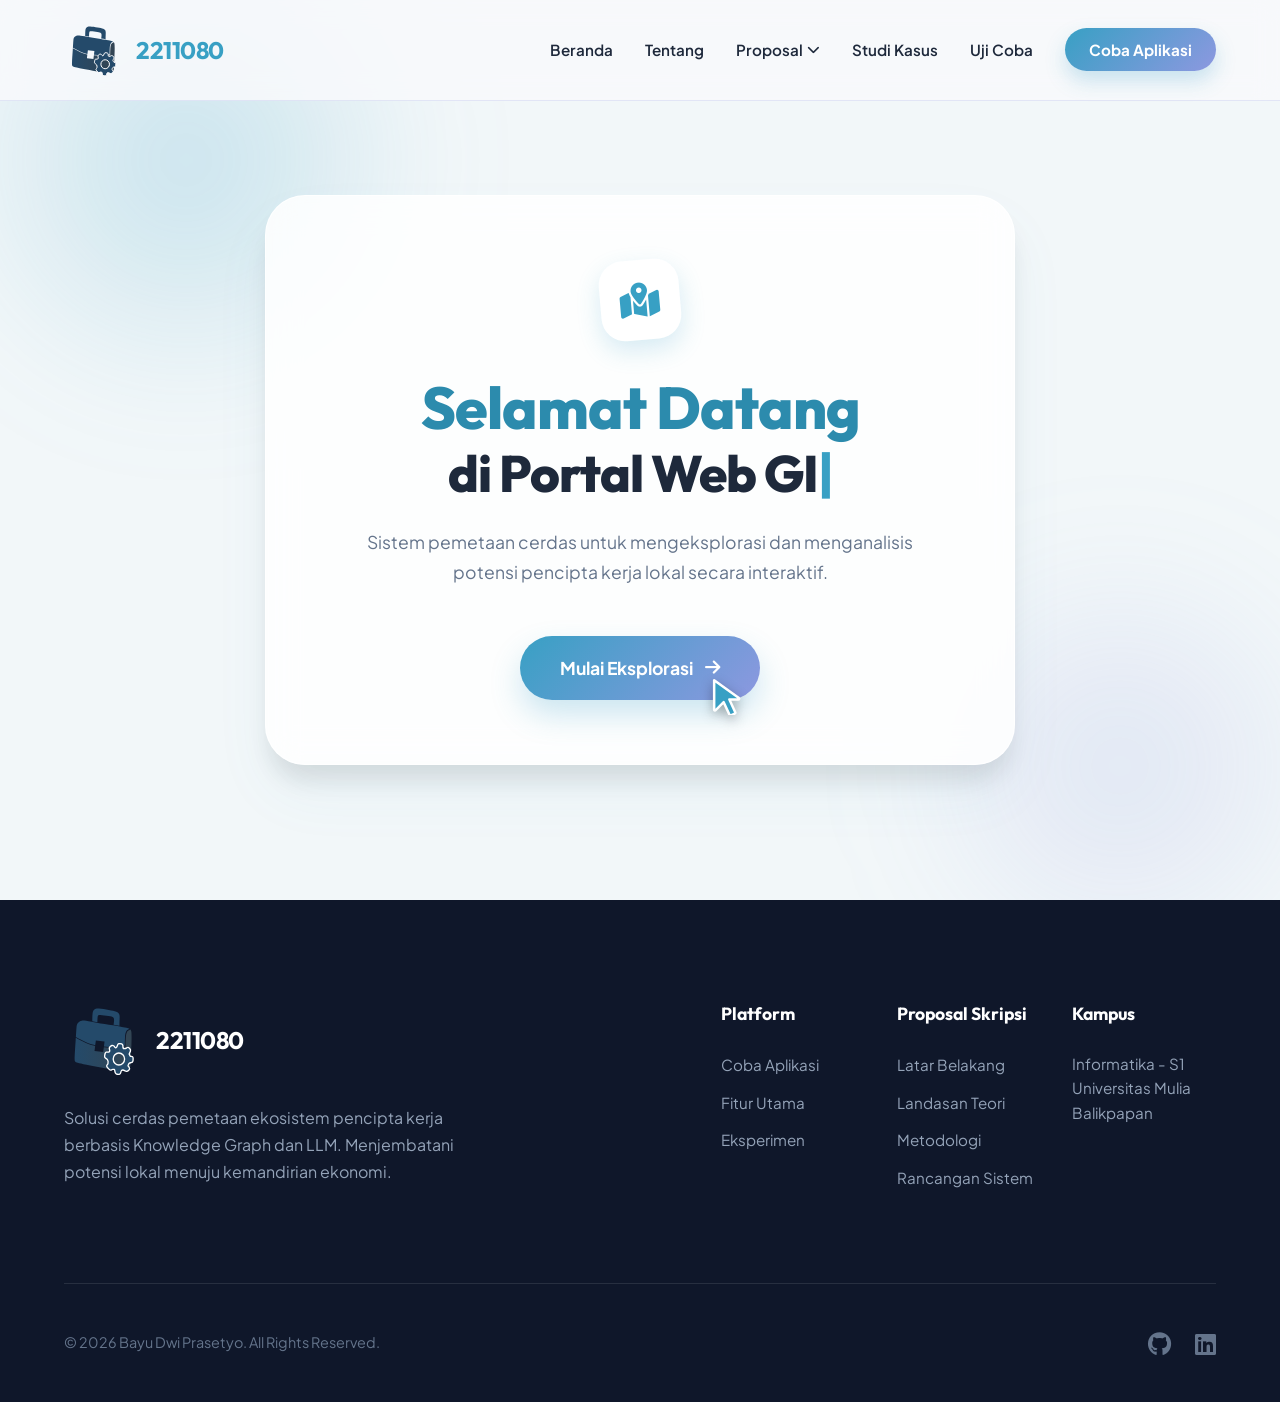
==== templates/index.html @ 0997f260 "Add files via upload" ====
<!DOCTYPE html>
<html lang="id">

<head>
    <meta charset="UTF-8">
    <meta name="viewport" content="width=device-width, initial-scale=1.0">
    <title>2211080 — Web GIS & AI Ekosistem Pencipta Kerja</title>
    <link rel="stylesheet" href="/static/css/global.css">
    <link rel="stylesheet" href="/static/css/index.css">
    <link rel="preconnect" href="https://fonts.googleapis.com">
    <link rel="preconnect" href="https://fonts.gstatic.com" crossorigin>
    <link
        href="https://fonts.googleapis.com/css2?family=Outfit:wght@300;400;600;700;800&family=Plus+Jakarta+Sans:wght@400;500;600;700;800&display=swap"
        rel="stylesheet">
    <link rel="stylesheet" href="https://cdnjs.cloudflare.com/ajax/libs/font-awesome/6.4.0/css/all.min.css">
    <link rel="icon" type="image/x-icon" href="/static/favicon.ico">
</head>

<body>
    <!-- Navigation -->
    <nav class="navbar" id="navbar">
        <a href="index.html" class="logo-container">
            <img src="/static/image/logo.svg" alt="Logo" class="logo-img">
            <h1 class="logo-text">2211080</h1>
        </a>

        <div class="mobile-toggle" id="mobile-toggle">
            <span></span>
            <span></span>
            <span></span>
        </div>

        <ul class="nav-menu">
            <li class="nav-item"><a href="beranda.html" class="nav-link">Beranda</a></li>
            <li class="nav-item"><a href="tentang.html" class="nav-link">Tentang</a></li>
            <li class="nav-item">
                <a href="#" class="nav-link">Proposal <i class="fa-solid fa-chevron-down"></i></a>
                <div class="dropdown-content">
                    <a href="beranda.html#latar-belakang" class="dropdown-link">Latar Belakang</a>
                    <a href="beranda.html#tinjauan-pustaka" class="dropdown-link">Tinjauan Pustaka</a>
                    <a href="beranda.html#teori" class="dropdown-link">Teori yang digunakan</a>
                    <a href="beranda.html#metodologi" class="dropdown-link">Metodologi</a>
                    <a href="beranda.html#rancangan" class="dropdown-link">Rancangan Sistem</a>
                </div>
            </li>
            <li class="nav-item"><a href="beranda.html#studi-kasus" class="nav-link">Studi Kasus</a></li>
            <li class="nav-item"><a href="beranda.html#uji-coba" class="nav-link">Uji Coba</a></li>
            <li class="nav-item"><a href="/auth" class="btn-cta">Coba Aplikasi</a></li>
        </ul>
    </nav>

    <!-- Main Hero Splash -->
    <main class="splash-main">
        
        <!-- Subtle Background Blobs -->
        <div class="splash-blob-1"></div>
        <div class="splash-blob-2"></div>

        <!-- Card Container -->
        <div class="splash-card">
            <div class="splash-icon-wrapper">
                <i class="fa-solid fa-map-location-dot"></i>
            </div>

            <h1 class="splash-title">Selamat Datang<br>di Portal Web GIS & AI Ekosistem</h1>
            
            <p class="splash-desc">
                Sistem pemetaan cerdas untuk mengeksplorasi dan menganalisis potensi pencipta kerja lokal secara interaktif.
            </p>

            <div class="splash-btn-group">
                <div class="splash-btn-container">
                    <a href="beranda.html" class="splash-btn splash-btn-primary">
                        Mulai Eksplorasi
                        <i class="fa-solid fa-arrow-right"></i>
                    </a>
                    <!-- Custom Animated Pointer SVG -->
                    <svg class="custom-hand-pointer" viewBox="0 0 24 24" xmlns="http://www.w3.org/2000/svg">
                        <path d="M5.5 3.21V20.8c0 .45.54.67.85.35l4.86-4.86 3.5 7.6c.15.33.54.46.86.31l2.25-1.04c.32-.15.46-.54.31-.86l-3.5-7.6h5.36c.45 0 .67-.54.35-.85L5.5 3.21z" fill="var(--primary)" stroke="white" stroke-width="1.5" stroke-linejoin="round"/>
                    </svg>
                </div>
            </div>
        </div>
    </main>

    <!-- Footer -->
    <footer class="footer-premium dark">
        <div class="footer-container">
            <div class="footer-main">
                <div class="footer-brand-box">
                    <div class="logo-container">
                        <img src="/static/image/logo.svg" alt="Logo" class="logo-img large">
                        <h2 class="logo-text white">2211080</h2>
                    </div>
                    <p class="brand-desc">Solusi cerdas pemetaan ekosistem pencipta kerja berbasis Knowledge Graph dan
                        LLM. Menjembatani potensi lokal menuju kemandirian ekonomi.</p>
                </div>

                <div class="footer-grid">
                    <div class="footer-column">
                        <h4>Platform</h4>
                        <ul>
                            <li><a href="/auth">Coba Aplikasi</a></li>
                            <li><a href="beranda.html#preview">Fitur Utama</a></li>
                            <li><a href="beranda.html#uji-coba">Eksperimen</a></li>
                        </ul>
                    </div>
                    <div class="footer-column">
                        <h4>Proposal Skripsi</h4>
                        <ul>
                            <li><a href="beranda.html#latar-belakang">Latar Belakang</a></li>
                            <li><a href="beranda.html#teori">Landasan Teori</a></li>
                            <li><a href="beranda.html#metodologi">Metodologi</a></li>
                            <li><a href="beranda.html#rancangan">Rancangan Sistem</a></li>
                        </ul>
                    </div>
                    <div class="footer-column">
                        <h4>Kampus</h4>
                        <p class="campus-text">Informatika - S1<br>Universitas Mulia<br>Balikpapan</p>
                    </div>
                </div>
            </div>

            <div class="footer-bottom">
                <div class="divider"></div>
                <div class="bottom-flex">
                    <p class="copyright">&copy; 2026 Bayu Dwi Prasetyo. All Rights Reserved.</p>
                    <div class="social-icons">
                        <a href="#"><i class="fa-brands fa-github"></i></a>
                        <a href="https://www.linkedin.com/in/bayu-dwi-prasetyo-02918a337" target="_blank" rel="noopener noreferrer"><i class="fa-brands fa-linkedin"></i></a>
                    </div>
                </div>
            </div>
        </div>
    </footer>

    <script src="/static/js/script_global.js"></script>
</body>

</html>
---- static/css/global.css ----
:root {
    --primary: #38a0c4;
    --primary-dark: #2c8bad;
    --primary-light: #a8d1e0;
    --secondary: #8d98e0;
    --secondary-dark: #7a85c9;
    --accent: #ff4757;
    --bg-light: #f8fafc;
    --bg-page: #f2f7f9;
    --bg-card: rgba(255, 255, 255, 0.85);
    --text-main: #1e293b;
    --text-dim: #64748b;
    --nav-bg: rgba(248, 250, 252, 0.85);
    --shadow-sm: 0 4px 6px -1px rgba(0, 0, 0, 0.1);
    --shadow-md: 0 10px 15px -3px rgba(0, 0, 0, 0.1);
    --shadow-lg: 0 20px 25px -5px rgba(0, 0, 0, 0.1);
    --gradient-primary: linear-gradient(135deg, #38a0c4 0%, #8d98e0 100%);
    --radius-lg: 24px;
    --radius-md: 16px;
    --transition: all 0.3s cubic-bezier(0.4, 0, 0.2, 1);
}

* {
    margin: 0;
    padding: 0;
    box-sizing: border-box;
}

/* GLOBAL SCROLLBAR */
::-webkit-scrollbar {
    width: 10px;
    height: 10px;
}

::-webkit-scrollbar-track {
    background: rgba(141, 152, 224, 0.05);
    border-radius: 99px;
}

::-webkit-scrollbar-thumb {
    background: var(--secondary);
    border-radius: 99px;
    border: 2px solid transparent;
    background-clip: padding-box;
}

::-webkit-scrollbar-thumb:hover {
    background: var(--primary);
    background-clip: padding-box;
}

html,
body {
    overflow-x: hidden;
    width: 100%;
}

body.no-scroll {
    overflow: hidden;
}

body {
    font-family: 'Plus Jakarta Sans', system-ui, -apple-system, sans-serif;
    background-color: var(--bg-page);
    color: var(--text-main);
    line-height: 1.6;
}

h1,
h2,
h3,
h4,
.logo-text {
    font-family: 'Outfit', sans-serif;
    font-weight: 700;
}

/* NAVBAR */
.navbar {
    display: flex;
    justify-content: space-between;
    align-items: center;
    padding: 1.25rem 5%;
    position: fixed;
    top: 0;
    left: 0;
    right: 0;
    z-index: 1000;
    background: var(--nav-bg);
    backdrop-filter: blur(12px);
    -webkit-backdrop-filter: blur(12px);
    border-bottom: 1px solid rgba(141, 152, 224, 0.2);
    transition: var(--transition);
    width: 100%;
}

.navbar.scrolled {
    padding: 0.75rem 5%;
    box-shadow: var(--shadow-md);
}

.logo-container {
    display: flex;
    align-items: center;
    gap: 12px;
    text-decoration: none;
}

.logo-img {
    width: 60px;
    height: 60px;
}

.logo-img.large {
    width: 80px;
    height: 80px;
}

.logo-text {
    font-size: 1.5rem;
    color: var(--primary);
    letter-spacing: -0.5px;
}

.logo-text span {
    color: var(--secondary);
    font-weight: 400;
}

.nav-menu {
    display: flex;
    align-items: center;
    gap: 2rem;
}

.nav-item {
    position: relative;
    list-style: none;
}

.nav-link {
    text-decoration: none;
    color: var(--text-main);
    font-weight: 600;
    font-size: 0.95rem;
    transition: var(--transition);
    display: flex;
    align-items: center;
    gap: 4px;
}

.nav-link:hover,
.nav-link.active {
    color: #1e90ff;
}

.nav-link i {
    font-size: 0.8rem;
    transition: var(--transition);
}

/* Dropdown */
.dropdown-content {
    position: absolute;
    top: 100%;
    left: 50%;
    transform: translateX(-50%) translateY(10px);
    background: white;
    min-width: 220px;
    border-radius: var(--radius-md);
    box-shadow: var(--shadow-lg);
    padding: 0.75rem;
    opacity: 0;
    visibility: hidden;
    transition: var(--transition);
    border: 1px solid rgba(141, 152, 224, 0.1);
}

.nav-item:hover .dropdown-content {
    opacity: 1;
    visibility: visible;
    transform: translateX(-50%) translateY(0);
}

.nav-item:hover .nav-link i {
    transform: rotate(180deg);
}

.dropdown-link {
    display: block;
    padding: 0.75rem 1rem;
    text-decoration: none;
    color: var(--text-dim);
    font-size: 0.9rem;
    font-weight: 500;
    border-radius: 8px;
    transition: var(--transition);
}

.dropdown-link:hover {
    background: rgba(56, 160, 196, 0.1);
    color: var(--primary);
    padding-left: 1.25rem;
}

.btn-cta {
    background: var(--gradient-primary);
    color: white;
    padding: 0.75rem 1.5rem;
    border-radius: 50px;
    text-decoration: none;
    font-weight: 700;
    font-size: 0.95rem;
    box-shadow: 0 10px 20px rgba(56, 160, 196, 0.25);
    transition: var(--transition);
}

.btn-cta:hover {
    transform: translateY(-2px);
    box-shadow: 0 15px 30px rgba(56, 160, 196, 0.35);
}

/* MOBILE NAV */
.mobile-toggle {
    display: none;
    flex-direction: column;
    justify-content: space-between;
    width: 30px;
    height: 21px;
    cursor: pointer;
    z-index: 1001;
}

.mobile-toggle span {
    width: 100%;
    height: 3px;
    background: var(--text-main);
    border-radius: 3px;
    transition: var(--transition);
}

.mobile-toggle.active span:nth-child(1) {
    transform: translateY(9px) rotate(45deg);
}

.mobile-toggle.active span:nth-child(2) {
    opacity: 0;
}

.mobile-toggle.active span:nth-child(3) {
    transform: translateY(-9px) rotate(-45deg);
}

/* ANIMATIONS */
@keyframes fadeInUp {
    from {
        opacity: 0;
        transform: translateY(30px);
    }
    to {
        opacity: 1;
        transform: translateY(0);
    }
}

@keyframes fadeInRight {
    from {
        opacity: 0;
        transform: translateX(30px);
    }
    to {
        opacity: 1;
        transform: translateX(0);
    }
}

@keyframes floating {
    0%, 100% { transform: translateY(0); }
    50% { transform: translateY(-15px); }
}

/* RESPONSIVE */
@media (max-width: 1100px) {
    .navbar {
        padding: 0.75rem 5%;
        display: flex;
        justify-content: space-between;
        align-items: center;
    }

    .logo-container {
        flex: 1;
    }

    .logo-img {
        width: 35px;
        height: 35px;
    }

    .logo-text {
        font-size: 1.2rem;
    }

    .nav-menu {
        display: none;
        flex-direction: column;
        justify-content: flex-start;
        align-items: center;
        position: absolute;
        top: 100%;
        left: 0;
        width: 100%;
        height: auto;
        max-height: 80vh;
        background: white;
        padding: 2rem;
        z-index: 999;
        gap: 1.5rem;
        box-shadow: 0 10px 30px rgba(0, 0, 0, 0.1);
        border-top: 1px solid rgba(0, 0, 0, 0.05);
        overflow-y: auto;
    }

    .nav-menu.active {
        display: flex;
        animation: slideDownMenu 0.4s cubic-bezier(0.4, 0, 0.2, 1) forwards;
    }

    @keyframes slideDownMenu {
        from {
            opacity: 0;
            transform: translateY(-10px);
        }
        to {
            opacity: 1;
            transform: translateY(0);
        }
    }

    .nav-item {
        width: 100%;
        text-align: center;
    }

    .nav-link {
        font-size: 1.1rem;
        color: var(--text-main);
        justify-content: center;
        padding: 0.5rem 0;
    }

    .dropdown-content {
        position: relative !important;
        display: none;
        width: 100% !important;
        min-width: 100% !important;
        left: 0 !important;
        top: 0 !important;
        transform: none !important;
        box-shadow: none !important;
        opacity: 1 !important;
        visibility: visible !important;
        background: rgba(56, 160, 196, 0.08) !important;
        margin: 0.5rem 0 !important;
        padding: 0.5rem !important;
        border-radius: 12px !important;
        text-align: center !important;
        border: none !important;
    }

    .dropdown-content.active {
        display: block !important;
    }

    .dropdown-link {
        text-align: center !important;
        padding: 0.8rem !important;
        display: block !important;
        width: 100% !important;
        color: var(--text-dim) !important;
    }

    .mobile-toggle {
        display: flex;
        flex-shrink: 0;
        margin-left: 1rem;
        position: relative;
        z-index: 1001;
    }
}

/* DARK PREMIUM FOOTER */
.footer-premium.dark {
    background: #0f172a;
    color: #f8fafc;
    padding: 100px 5% 40px;
}

.footer-container {
    max-width: 1400px;
    margin: 0 auto;
}

.footer-main {
    display: grid;
    grid-template-columns: 1.2fr 1fr;
    gap: 4rem;
    margin-bottom: 80px;
}

.brand-desc {
    color: #94a3b8;
    margin-top: 1.5rem;
    max-width: 400px;
    font-size: 1rem;
    line-height: 1.7;
}

.logo-text.white {
    color: white;
}

.footer-grid {
    display: grid;
    grid-template-columns: repeat(3, 1fr);
    gap: 2rem;
}

.footer-column h4 {
    color: white;
    font-size: 1.1rem;
    margin-bottom: 1.5rem;
    font-family: 'Outfit', sans-serif;
}

.footer-column ul {
    list-style: none;
}

.footer-column ul li {
    margin-bottom: 0.75rem;
}

.footer-column ul li a {
    text-decoration: none;
    color: #94a3b8;
    font-size: 0.95rem;
    transition: var(--transition);
}

.footer-column ul li a:hover {
    color: var(--primary);
    padding-left: 5px;
}

.campus-text {
    color: #94a3b8;
    font-size: 0.95rem;
    line-height: 1.6;
}

.footer-bottom {
    border-top: 1px solid rgba(255, 255, 255, 0.1);
    padding-top: 40px;
}

.bottom-flex {
    display: flex;
    justify-content: space-between;
    align-items: center;
    gap: 2rem;
}

.copyright {
    color: #64748b;
    font-size: 0.9rem;
}

.social-icons {
    display: flex;
    gap: 1.5rem;
}

.social-icons a {
    color: #64748b;
    font-size: 1.5rem;
    transition: var(--transition);
}

.social-icons a:hover {
    color: white;
    transform: translateY(-3px);
}

/* FOOTER RESPONSIVE */
@media (max-width: 1024px) {
    .footer-main {
        grid-template-columns: 1fr;
        gap: 3rem;
    }
}

@media (max-width: 768px) {
    .footer-grid {
        grid-template-columns: 1fr;
        gap: 2.5rem;
    }

    .bottom-flex {
        flex-direction: column;
        text-align: center;
    }
}

/* MODAL STYLES */
.uml-modal {
    position: fixed;
    inset: 0;
    background: rgba(15, 23, 42, 0.95);
    backdrop-filter: blur(15px);
    z-index: 99999;
    display: none;
    align-items: center;
    justify-content: center;
    opacity: 0;
    visibility: hidden;
    transition: all 0.4s ease;
    padding: 20px;
}

.uml-modal.active {
    opacity: 1;
    visibility: visible;
}

.uml-modal-content {
    background: white;
    width: 100%;
    max-width: 1000px;
    max-height: 90vh;
    border-radius: 40px;
    padding: 3.5rem 2.5rem;
    position: relative;
    overflow-y: auto;
    transform: scale(0.9);
    transition: transform 0.5s cubic-bezier(0.34, 1.56, 0.64, 1);
    box-shadow: 0 40px 100px rgba(0, 0, 0, 0.5);
}

.uml-modal.active .uml-modal-content {
    transform: scale(1);
}

.close-modal {
    position: absolute;
    top: 25px;
    right: 35px;
    font-size: 2.5rem;
    cursor: pointer;
    color: #64748b;
    transition: all 0.3s ease;
    z-index: 100;
}

.close-modal:hover {
    color: #ff4757;
    transform: rotate(90deg);
}

#umlHeader {
    text-align: center;
    margin-bottom: 3rem;
}

#modalTitle {
    font-size: 2.2rem;
    color: #38a0c4;
    margin-bottom: 0.5rem;
}

#modalDesc {
    color: #64748b;
    font-size: 1rem;
}

.animation-stage {
    background: #0f172a;
    padding: 5rem 2rem;
    border-radius: 35px;
    margin-top: 1rem;
    min-height: 350px;
    display: flex;
    flex-direction: column;
    align-items: center;
    justify-content: center;
    position: relative;
    overflow: hidden;
    border: 1px solid rgba(255, 255, 255, 0.1);
}

.flow-wrapper {
    display: flex;
    align-items: center;
    justify-content: center;
    gap: 0;
    width: 100%;
    max-width: 850px;
}

.flow-node {
    width: 110px;
    height: 110px;
    background: rgba(56, 160, 196, 0.05);
    border: 2px solid #38a0c4;
    border-radius: 50%;
    display: flex;
    flex-direction: column;
    align-items: center;
    justify-content: center;
    color: white;
    position: relative;
    z-index: 5;
    box-shadow: 0 0 25px rgba(56, 160, 196, 0.3);
}

.flow-node i {
    font-size: 2.8rem;
    margin-bottom: 8px;
    color: #a8d1e0;
}

.flow-node span {
    font-size: 0.8rem;
    font-weight: 700;
    text-transform: uppercase;
    letter-spacing: 1px;
}

.flow-path,
.flow-path-bi {
    flex: 1;
    height: 2px;
    background: rgba(255, 255, 255, 0.1);
    position: relative;
    min-width: 80px;
}

.data-packet {
    position: absolute;
    top: -5px;
    width: 10px;
    height: 10px;
    background: #00d2ff;
    border-radius: 50%;
    box-shadow: 0 0 15px #00d2ff, 0 0 30px #00d2ff;
    animation: flowData 2s infinite linear;
}

.p-1 {
    animation: flowData 2.5s infinite linear;
}

.p-2 {
    animation: flowData 2.5s infinite linear reverse;
    top: 0px;
    background: #8d98e0;
    box-shadow: 0 0 15px #8d98e0;
}

.ai-pulse {
    animation: aiPulse 2.5s infinite ease-in-out;
    background: rgba(56, 160, 196, 0.15);
}

.flow-desc {
    margin-top: 3.5rem;
    color: rgba(255, 255, 255, 0.5);
    text-align: center;
    font-size: 1.1rem;
    max-width: 700px;
    line-height: 1.6;
    font-style: italic;
}

.click-hint {
    margin-top: 1.5rem;
    font-size: 0.8rem;
    font-weight: 700;
    color: #38a0c4;
    text-transform: uppercase;
    letter-spacing: 1px;
    display: flex;
    align-items: center;
    gap: 8px;
    justify-content: center;
    opacity: 0.8;
}

@keyframes flowData {
    0% { left: 0; opacity: 0; }
    20% { opacity: 1; }
    80% { opacity: 1; }
    100% { left: 100%; opacity: 0; }
}

@keyframes aiPulse {
    0%, 100% { transform: scale(1); box-shadow: 0 0 30px rgba(56, 160, 196, 0.3); }
    50% { transform: scale(1.15); box-shadow: 0 0 60px rgba(56, 160, 196, 0.6); }
}
---- static/css/index.css ----
/* ===============================
   INDEX (SPLASH) SPECIFIC STYLES
   =============================== */

.splash-main {
    min-height: 100vh;
    padding: 160px 5% 100px;
    display: flex;
    align-items: center;
    justify-content: center;
    position: relative;
    overflow: hidden;
    background: var(--bg-page);
}

.splash-blob-1,
.splash-blob-2 {
    position: absolute;
    border-radius: 50%;
    filter: blur(60px);
    z-index: 1;
    pointer-events: none;
}

.splash-blob-1 {
    top: -10%;
    left: -5%;
    width: 40vw;
    height: 40vw;
    max-width: 500px;
    max-height: 500px;
    background: radial-gradient(circle, rgba(56, 160, 196, 0.25) 0%, transparent 70%);
    animation: floating 6s infinite ease-in-out;
}

.splash-blob-2 {
    bottom: -10%;
    right: -5%;
    width: 35vw;
    height: 35vw;
    max-width: 450px;
    max-height: 450px;
    background: radial-gradient(circle, rgba(141, 152, 224, 0.2) 0%, transparent 70%);
    animation: floating 8s infinite ease-in-out reverse;
}

.splash-card {
    position: relative;
    z-index: 10;
    background: var(--bg-card);
    backdrop-filter: blur(16px);
    -webkit-backdrop-filter: blur(16px);
    border: 1px solid rgba(255, 255, 255, 0.8);
    border-radius: 40px;
    padding: 4rem 3rem;
    text-align: center;
    max-width: 750px;
    width: 100%;
    box-shadow: var(--shadow-lg), 0 30px 60px rgba(56, 160, 196, 0.05);
    animation: fadeInUp 0.8s ease-out;
    transition: transform 0.3s ease, box-shadow 0.3s ease;
}

.splash-card:hover {
    transform: translateY(-5px);
    box-shadow: 0 40px 80px rgba(56, 160, 196, 0.1);
}

.splash-icon-wrapper {
    display: inline-flex;
    align-items: center;
    justify-content: center;
    width: 80px;
    height: 80px;
    background: white;
    border-radius: 24px;
    margin-bottom: 2rem;
    color: var(--primary);
    box-shadow: 0 10px 25px rgba(56, 160, 196, 0.2);
    transform: rotate(-5deg);
    transition: var(--transition);
}

.splash-card:hover .splash-icon-wrapper {
    transform: rotate(0) scale(1.1);
    box-shadow: 0 15px 35px rgba(56, 160, 196, 0.3);
}

.splash-icon-wrapper i {
    font-size: 2.2rem;
}

.splash-title {
    color: var(--text-main);
    font-family: 'Outfit', sans-serif;
    font-weight: 800;
    font-size: clamp(2.2rem, 5vw, 3.2rem);
    line-height: 1.2;
    margin-bottom: 1.5rem;
    letter-spacing: -1px;
}

.splash-title::first-line {
    color: var(--primary-dark);
    font-size: 1.15em;
}

.splash-desc {
    color: var(--text-dim);
    font-size: 1.1rem;
    line-height: 1.7;
    margin-bottom: 3rem;
    max-width: 550px;
    margin-left: auto;
    margin-right: auto;
}

.splash-btn-group {
    display: flex;
    justify-content: center;
    gap: 1rem;
}

.splash-btn {
    display: inline-flex;
    align-items: center;
    gap: 12px;
    padding: 1.1rem 2.5rem;
    border-radius: 50px;
    font-size: 1.1rem;
    font-weight: 700;
    text-decoration: none;
    transition: var(--transition);
}

.splash-btn-primary {
    background: var(--gradient-primary);
    color: white;
    box-shadow: 0 15px 30px rgba(56, 160, 196, 0.25);
}

.splash-btn-primary:hover {
    transform: translateY(-4px);
    box-shadow: 0 20px 40px rgba(56, 160, 196, 0.35);
}

.splash-btn-primary i {
    transition: transform 0.3s ease;
}

.splash-btn-primary:hover i {
    transform: translateX(5px);
}

@media (max-width: 768px) {
    .splash-card {
        padding: 3rem 1.5rem;
        border-radius: 30px;
    }
    
    .splash-btn-group {
        flex-direction: column;
    }
    
    .splash-btn {
        width: 100%;
        justify-content: center;
    }
}

/* TYPEWRITER CURSOR EFFECT */
.splash-title.typing::after {
    content: '|';
    color: var(--primary);
    animation: blinkCursor 0.8s infinite;
}

@keyframes blinkCursor {
    0%, 100% { opacity: 1; }
    50% { opacity: 0; }
}

/* CUSTOM SVG HAND POINTER ANIMATION */
.splash-btn-container {
    position: relative;
    display: inline-block;
}

.custom-hand-pointer {
    position: absolute;
    bottom: -15px;
    right: 15px;
    width: 40px;
    height: 40px;
    z-index: 20;
    pointer-events: none;
    filter: drop-shadow(0 4px 6px rgba(0,0,0,0.3));
    animation: tapAnimation 2.5s infinite cubic-bezier(0.4, 0, 0.2, 1);
}

@keyframes tapAnimation {
    0% { transform: translate(40px, 40px) scale(1); opacity: 0; }
    20% { transform: translate(0, 0) scale(1); opacity: 1; }
    30% { transform: translate(0, 0) scale(0.85); opacity: 1; }
    40% { transform: translate(0, 0) scale(0.85); opacity: 1; }
    60% { transform: translate(0, 0) scale(1); opacity: 1; }
    80% { transform: translate(40px, 40px) scale(1); opacity: 0; }
    100% { transform: translate(40px, 40px) scale(1); opacity: 0; }
}

.splash-btn-container .splash-btn-primary {
    animation: buttonTapHighlight 2.5s infinite cubic-bezier(0.4, 0, 0.2, 1);
}

@keyframes buttonTapHighlight {
    0%, 25% { 
        transform: translateY(0) scale(1); 
        box-shadow: 0 15px 30px rgba(56, 160, 196, 0.25); 
        filter: brightness(1) saturate(1);
    }
    30%, 40% { 
        transform: translateY(2px) scale(0.97); 
        box-shadow: 0 5px 15px rgba(56, 160, 196, 0.5), inset 0 0 20px rgba(56, 160, 196, 0.8);
        filter: brightness(1.2) saturate(1.3);
    }
    45%, 100% { 
        transform: translateY(0) scale(1); 
        box-shadow: 0 15px 30px rgba(56, 160, 196, 0.25); 
        filter: brightness(1) saturate(1);
    }
}
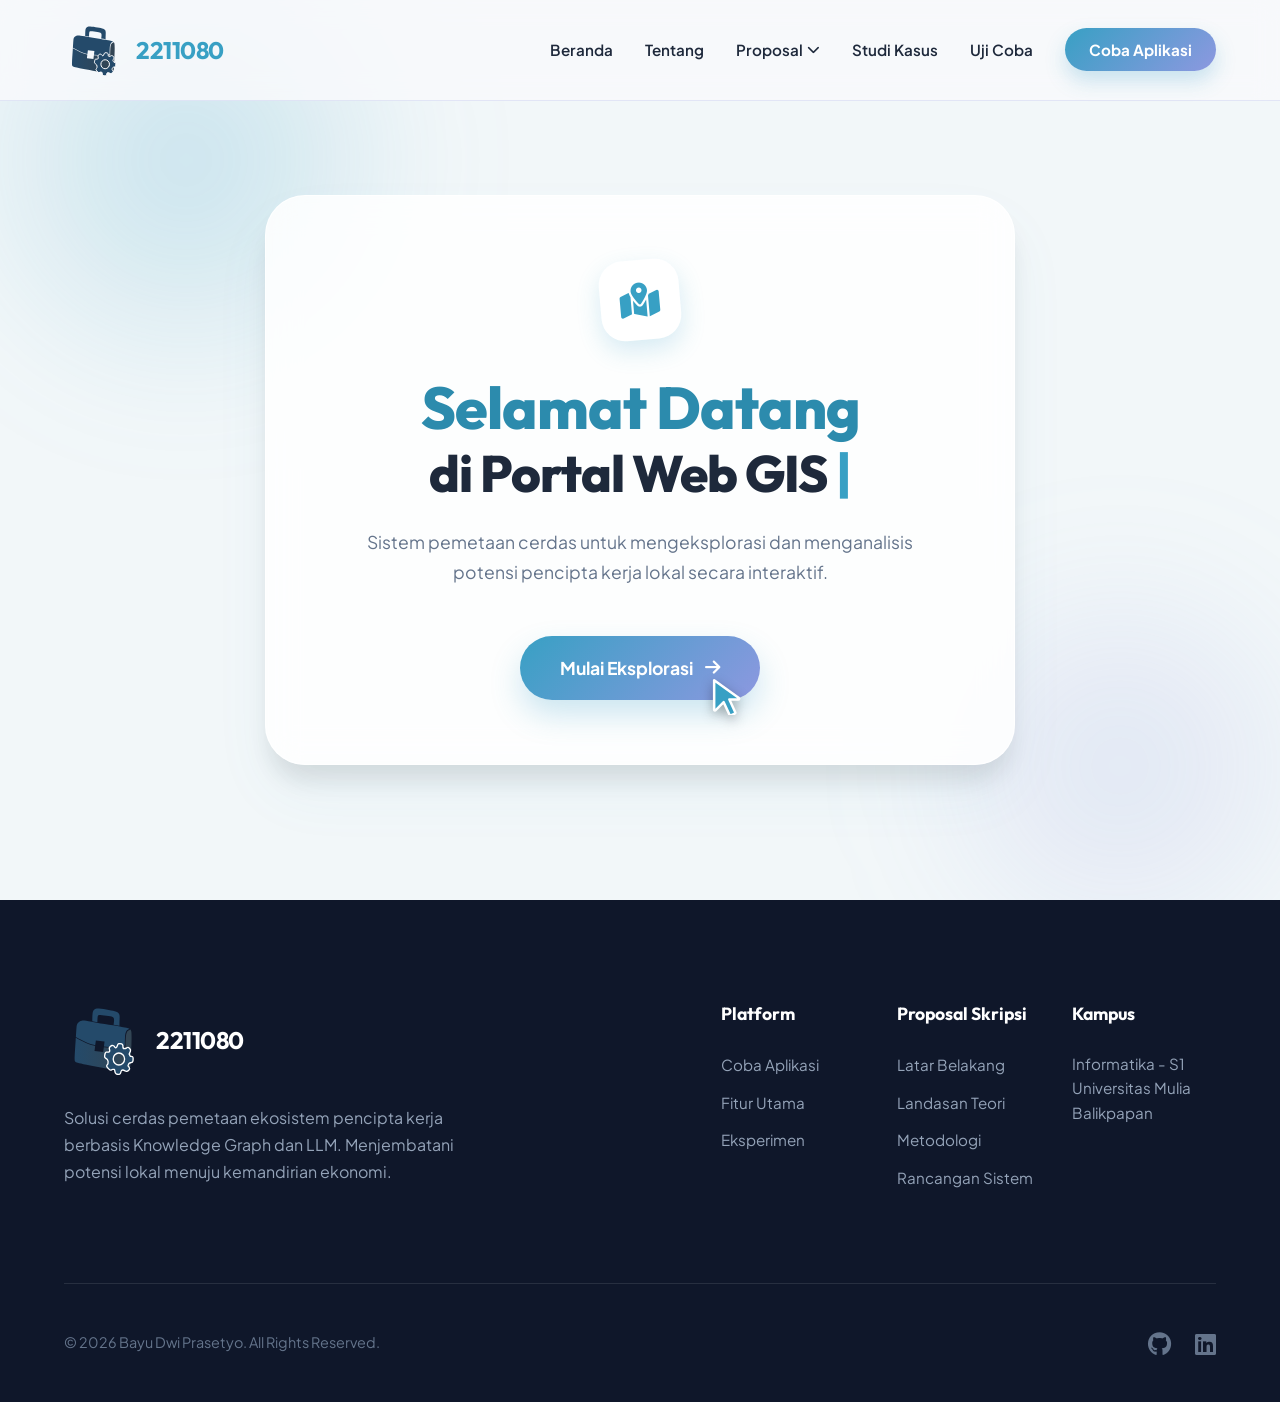
==== commit 9118d60f: "Update navigation link to point to soon.html" ====
--- a/templates/index.html
+++ b/templates/index.html
@@ -45,7 +45,8 @@
             </li>
             <li class="nav-item"><a href="beranda.html#studi-kasus" class="nav-link">Studi Kasus</a></li>
             <li class="nav-item"><a href="beranda.html#uji-coba" class="nav-link">Uji Coba</a></li>
-            <li class="nav-item"><a href="/auth" class="btn-cta">Coba Aplikasi</a></li>
+            <!-- <li class="nav-item"><a href="/auth" class="btn-cta">Coba Aplikasi</a></li> -->
+            <li class="nav-item"><a href="soon.html" class="btn-cta">Coba Aplikasi</a></li>
         </ul>
     </nav>
 
@@ -100,7 +101,8 @@
                     <div class="footer-column">
                         <h4>Platform</h4>
                         <ul>
-                            <li><a href="/auth">Coba Aplikasi</a></li>
+                            <!-- <li><a href="/auth">Coba Aplikasi</a></li> -->
+                            <li><a href="soon.html">Coba Aplikasi</a></li>
                             <li><a href="beranda.html#preview">Fitur Utama</a></li>
                             <li><a href="beranda.html#uji-coba">Eksperimen</a></li>
                         </ul>
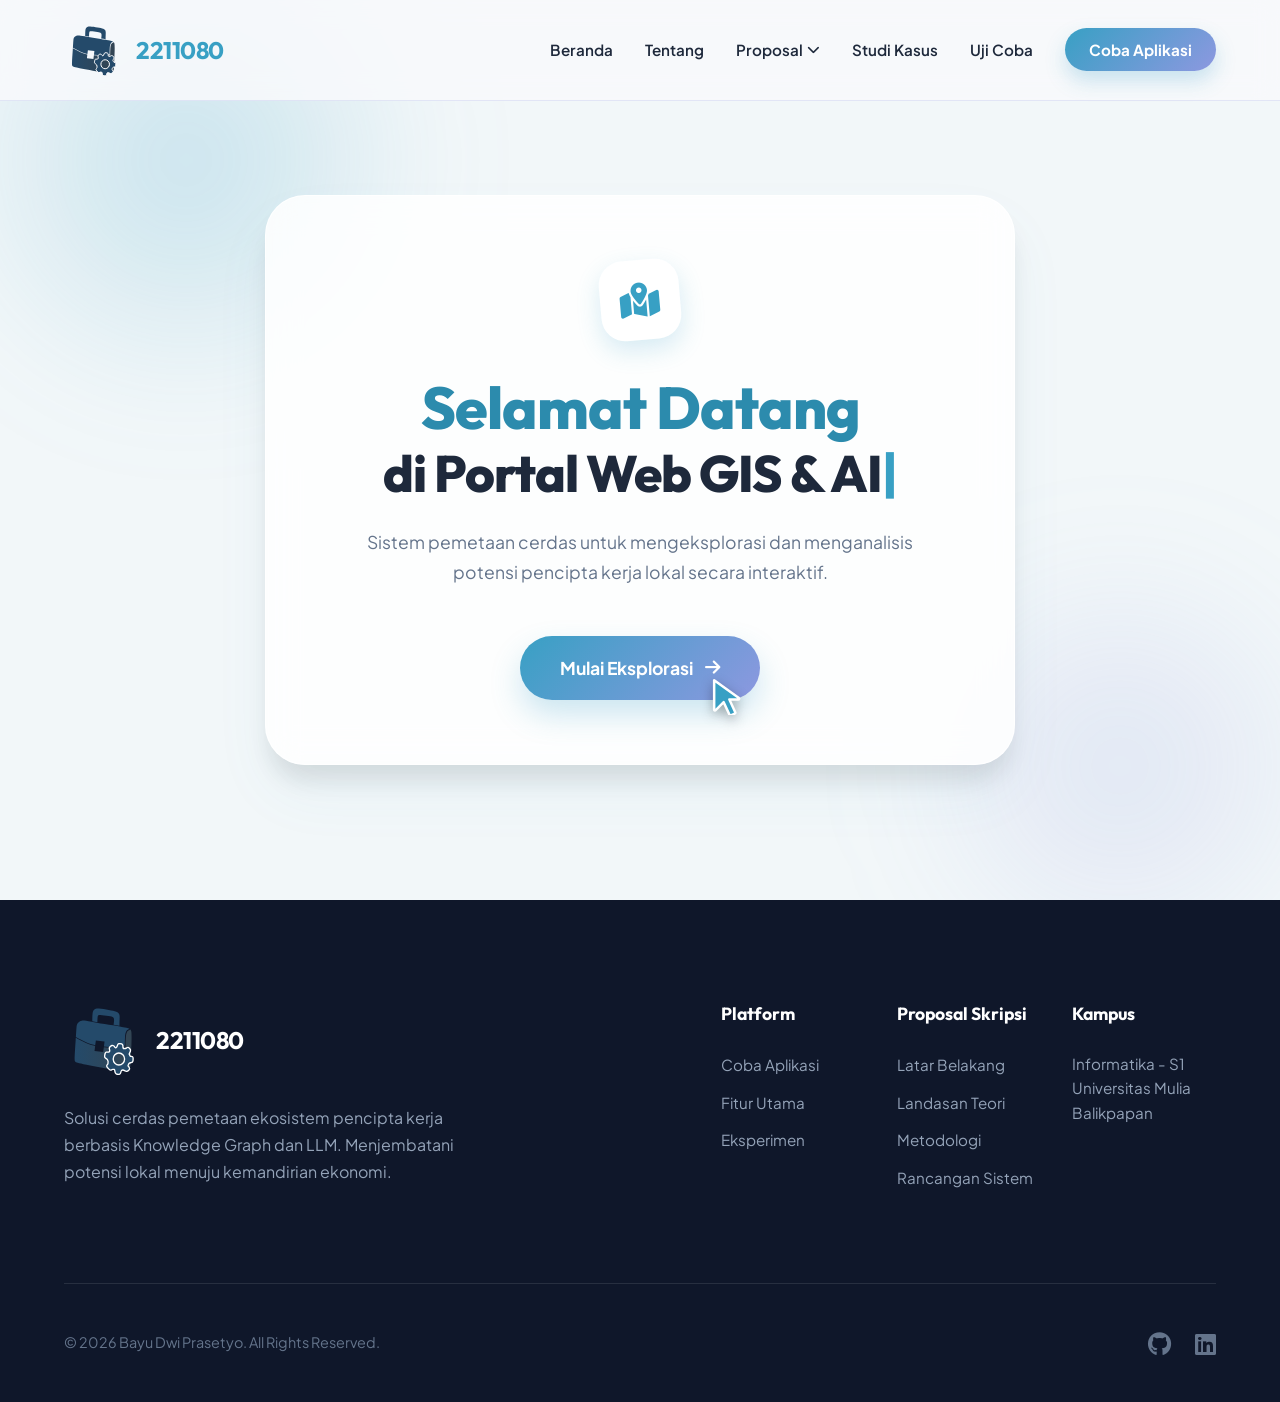
==== commit a1f7eccd: "Fix HTML entity encoding in index.html" ====
--- a/templates/index.html
+++ b/templates/index.html
@@ -101,8 +101,8 @@
                     <div class="footer-column">
                         <h4>Platform</h4>
                         <ul>
-                            <!-- <li><a href="/auth">Coba Aplikasi</a></li> -->
-                            <li><a href="soon.html">Coba Aplikasi</a></li>
+                            <li><a href="/auth">Coba Aplikasi</a></li>
+                            <!-- <li><a href="soon.html">Coba Aplikasi</a></li> -->
                             <li><a href="beranda.html#preview">Fitur Utama</a></li>
                             <li><a href="beranda.html#uji-coba">Eksperimen</a></li>
                         </ul>
